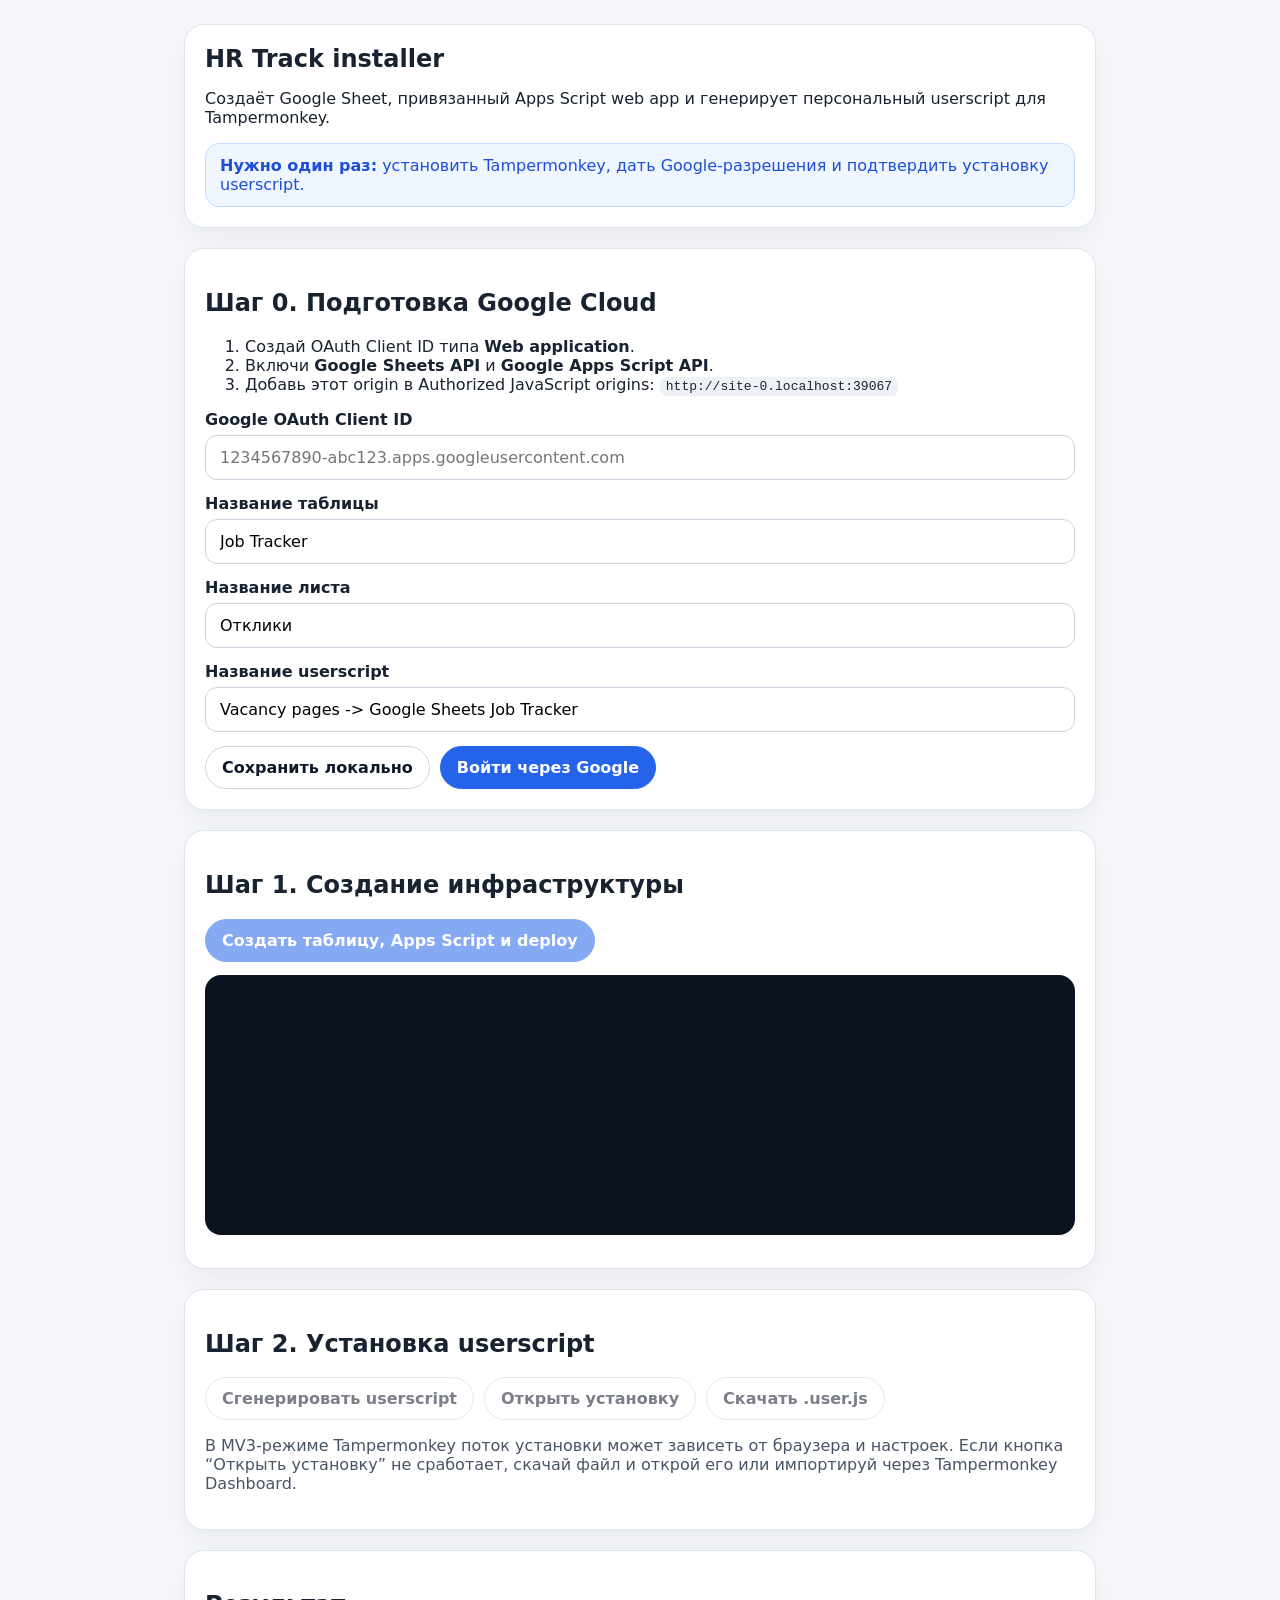
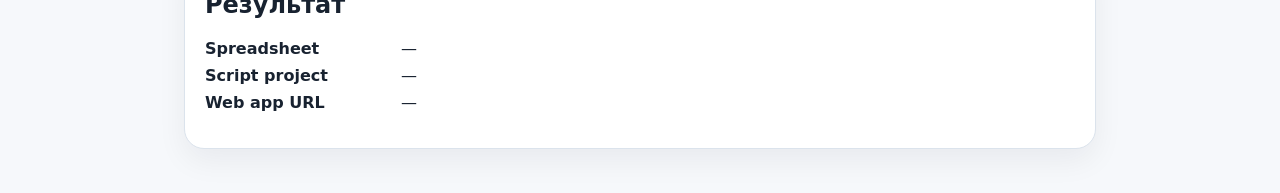
==== docs/index.html @ 8ede61df "Add files via upload" ====
<!doctype html>
<html lang="ru">
<head>
  <meta charset="utf-8" />
  <meta name="viewport" content="width=device-width,initial-scale=1" />
  <title>HR Track Setup</title>
  <link rel="stylesheet" href="./styles.css" />
  <script src="https://accounts.google.com/gsi/client" async defer></script>
</head>
<body>
  <main class="page">
    <section class="card hero">
      <h1>HR Track installer</h1>
      <p>Создаёт Google Sheet, привязанный Apps Script web app и генерирует персональный userscript для Tampermonkey.</p>
      <div class="notice">
        <strong>Нужно один раз:</strong> установить Tampermonkey, дать Google-разрешения и подтвердить установку userscript.
      </div>
    </section>

    <section class="card">
      <h2>Шаг 0. Подготовка Google Cloud</h2>
      <ol>
        <li>Создай OAuth Client ID типа <b>Web application</b>.</li>
        <li>Включи <b>Google Sheets API</b> и <b>Google Apps Script API</b>.</li>
        <li>Добавь этот origin в Authorized JavaScript origins:
          <code id="current-origin"></code>
        </li>
      </ol>
      <label class="field">
        <span>Google OAuth Client ID</span>
        <input id="client-id" placeholder="1234567890-abc123.apps.googleusercontent.com" />
      </label>
      <label class="field">
        <span>Название таблицы</span>
        <input id="spreadsheet-title" value="Job Tracker" />
      </label>
      <label class="field">
        <span>Название листа</span>
        <input id="sheet-name" value="Отклики" />
      </label>
      <label class="field">
        <span>Название userscript</span>
        <input id="script-name" value="Vacancy pages -> Google Sheets Job Tracker" />
      </label>
      <div class="buttons">
        <button id="save-config" type="button">Сохранить локально</button>
        <button id="authorize" type="button" class="primary">Войти через Google</button>
      </div>
    </section>

    <section class="card">
      <h2>Шаг 1. Создание инфраструктуры</h2>
      <div class="buttons">
        <button id="run-setup" type="button" class="primary" disabled>Создать таблицу, Apps Script и deploy</button>
      </div>
      <pre id="log" class="log"></pre>
    </section>

    <section class="card">
      <h2>Шаг 2. Установка userscript</h2>
      <div class="buttons">
        <button id="generate-script" type="button" disabled>Сгенерировать userscript</button>
        <button id="open-install" type="button" disabled>Открыть установку</button>
        <a id="download-script" class="buttonlike" download="hr-track.user.js" aria-disabled="true">Скачать .user.js</a>
      </div>
      <p class="muted">
        В MV3-режиме Tampermonkey поток установки может зависеть от браузера и настроек. Если кнопка “Открыть установку” не сработает, скачай файл и открой его или импортируй через Tampermonkey Dashboard.
      </p>
    </section>

    <section class="card">
      <h2>Результат</h2>
      <dl class="results">
        <dt>Spreadsheet</dt><dd id="result-sheet">—</dd>
        <dt>Script project</dt><dd id="result-script">—</dd>
        <dt>Web app URL</dt><dd id="result-webapp">—</dd>
      </dl>
    </section>
  </main>

  <script type="module" src="./app.js"></script>
</body>
</html>
---- docs/styles.css ----
* { box-sizing: border-box; }
body {
  margin: 0;
  font-family: Inter, ui-sans-serif, system-ui, -apple-system, Segoe UI, Roboto, sans-serif;
  background: #f6f8fb;
  color: #182230;
}
.page {
  max-width: 960px;
  margin: 0 auto;
  padding: 24px;
}
.card {
  background: #fff;
  border: 1px solid #dbe3ec;
  border-radius: 20px;
  padding: 20px;
  margin-bottom: 20px;
  box-shadow: 0 12px 30px rgba(16, 24, 40, 0.06);
}
.hero h1 { margin-top: 0; margin-bottom: 8px; }
.notice {
  background: #eff6ff;
  border: 1px solid #bfdbfe;
  color: #1d4ed8;
  padding: 12px 14px;
  border-radius: 14px;
}
.field {
  display: block;
  margin: 14px 0;
}
.field span {
  display: block;
  margin-bottom: 6px;
  font-weight: 600;
}
.field input {
  width: 100%;
  padding: 12px 14px;
  border: 1px solid #cbd5e1;
  border-radius: 12px;
  font: inherit;
}
.buttons {
  display: flex;
  flex-wrap: wrap;
  gap: 10px;
  margin-top: 14px;
}
button, .buttonlike {
  appearance: none;
  border: 1px solid #cbd5e1;
  background: #fff;
  color: #0f172a;
  border-radius: 999px;
  padding: 11px 16px;
  font: inherit;
  font-weight: 700;
  text-decoration: none;
  cursor: pointer;
}
button.primary {
  background: #2563eb;
  border-color: #2563eb;
  color: #fff;
}
button:disabled, .buttonlike[aria-disabled="true"] {
  opacity: 0.55;
  cursor: not-allowed;
  pointer-events: none;
}
.log {
  min-height: 260px;
  overflow: auto;
  white-space: pre-wrap;
  background: #0b1220;
  color: #dde6f3;
  padding: 14px;
  border-radius: 16px;
}
.results {
  display: grid;
  grid-template-columns: 180px 1fr;
  gap: 8px 16px;
}
.results dt {
  font-weight: 700;
}
.results dd {
  margin: 0;
  word-break: break-all;
}
code {
  background: #eef2f7;
  padding: 2px 6px;
  border-radius: 6px;
}
.muted {
  color: #475467;
}
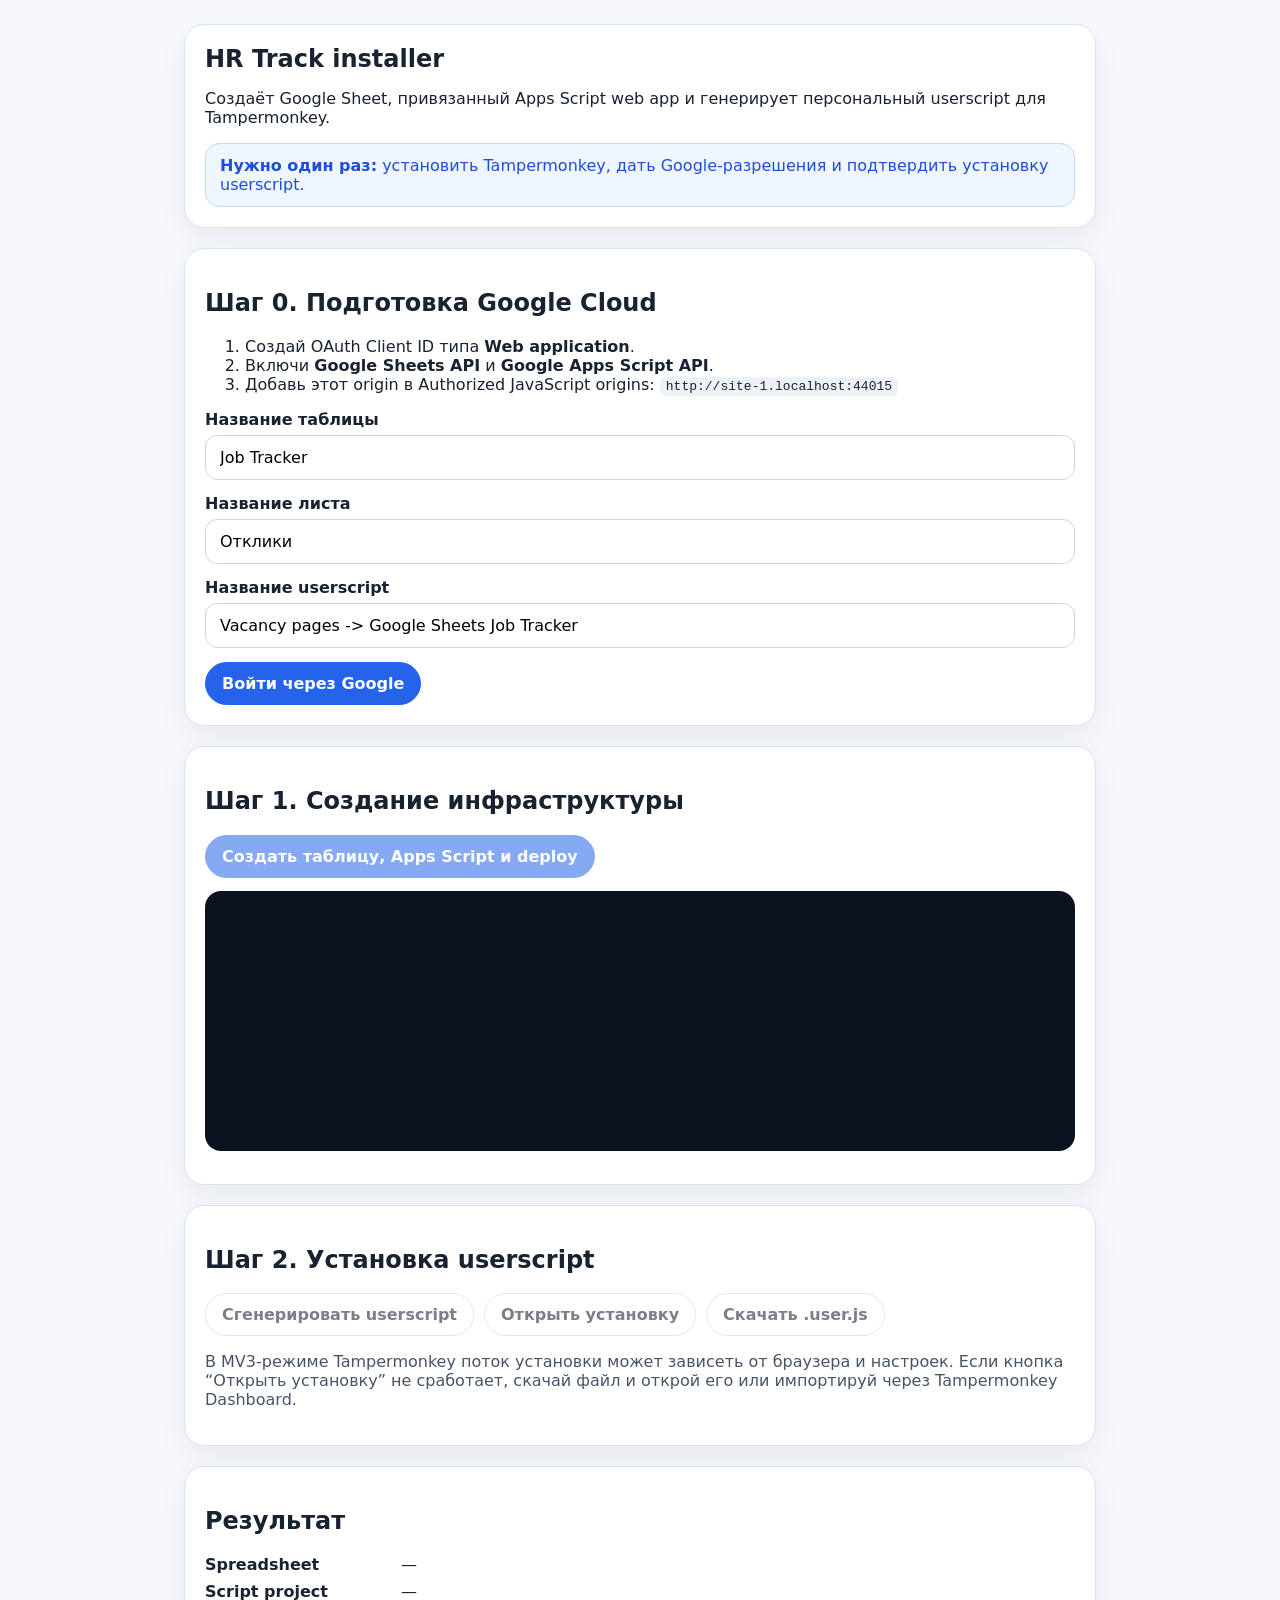
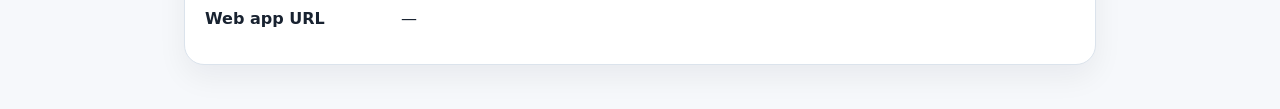
==== commit 91c51963: "Update index.html" ====
--- a/docs/index.html
+++ b/docs/index.html
@@ -27,10 +27,6 @@
         </li>
       </ol>
       <label class="field">
-        <span>Google OAuth Client ID</span>
-        <input id="client-id" placeholder="1234567890-abc123.apps.googleusercontent.com" />
-      </label>
-      <label class="field">
         <span>Название таблицы</span>
         <input id="spreadsheet-title" value="Job Tracker" />
       </label>
@@ -43,7 +39,6 @@
         <input id="script-name" value="Vacancy pages -> Google Sheets Job Tracker" />
       </label>
       <div class="buttons">
-        <button id="save-config" type="button">Сохранить локально</button>
         <button id="authorize" type="button" class="primary">Войти через Google</button>
       </div>
     </section>
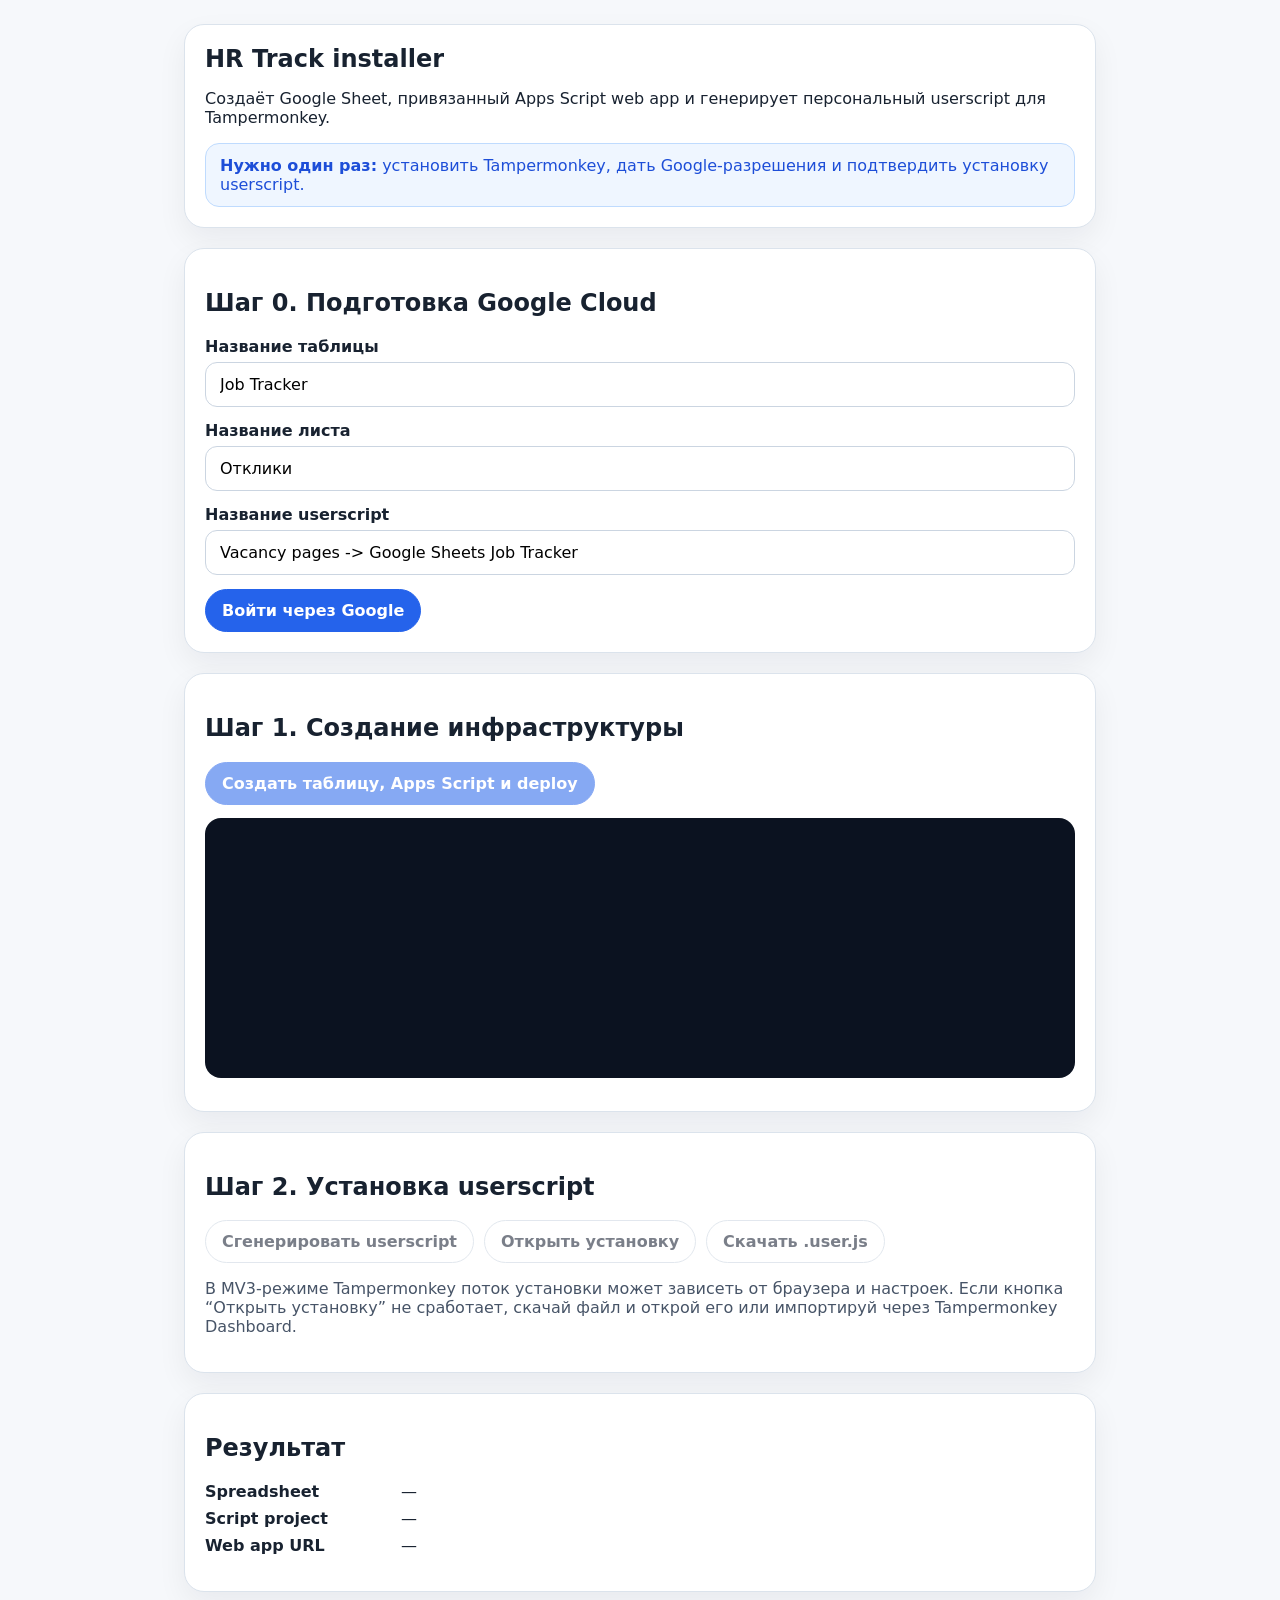
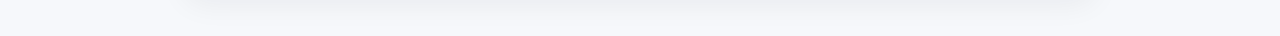
==== commit 54053e59: "Update index.html" ====
--- a/docs/index.html
+++ b/docs/index.html
@@ -19,13 +19,6 @@
 
     <section class="card">
       <h2>Шаг 0. Подготовка Google Cloud</h2>
-      <ol>
-        <li>Создай OAuth Client ID типа <b>Web application</b>.</li>
-        <li>Включи <b>Google Sheets API</b> и <b>Google Apps Script API</b>.</li>
-        <li>Добавь этот origin в Authorized JavaScript origins:
-          <code id="current-origin"></code>
-        </li>
-      </ol>
       <label class="field">
         <span>Название таблицы</span>
         <input id="spreadsheet-title" value="Job Tracker" />
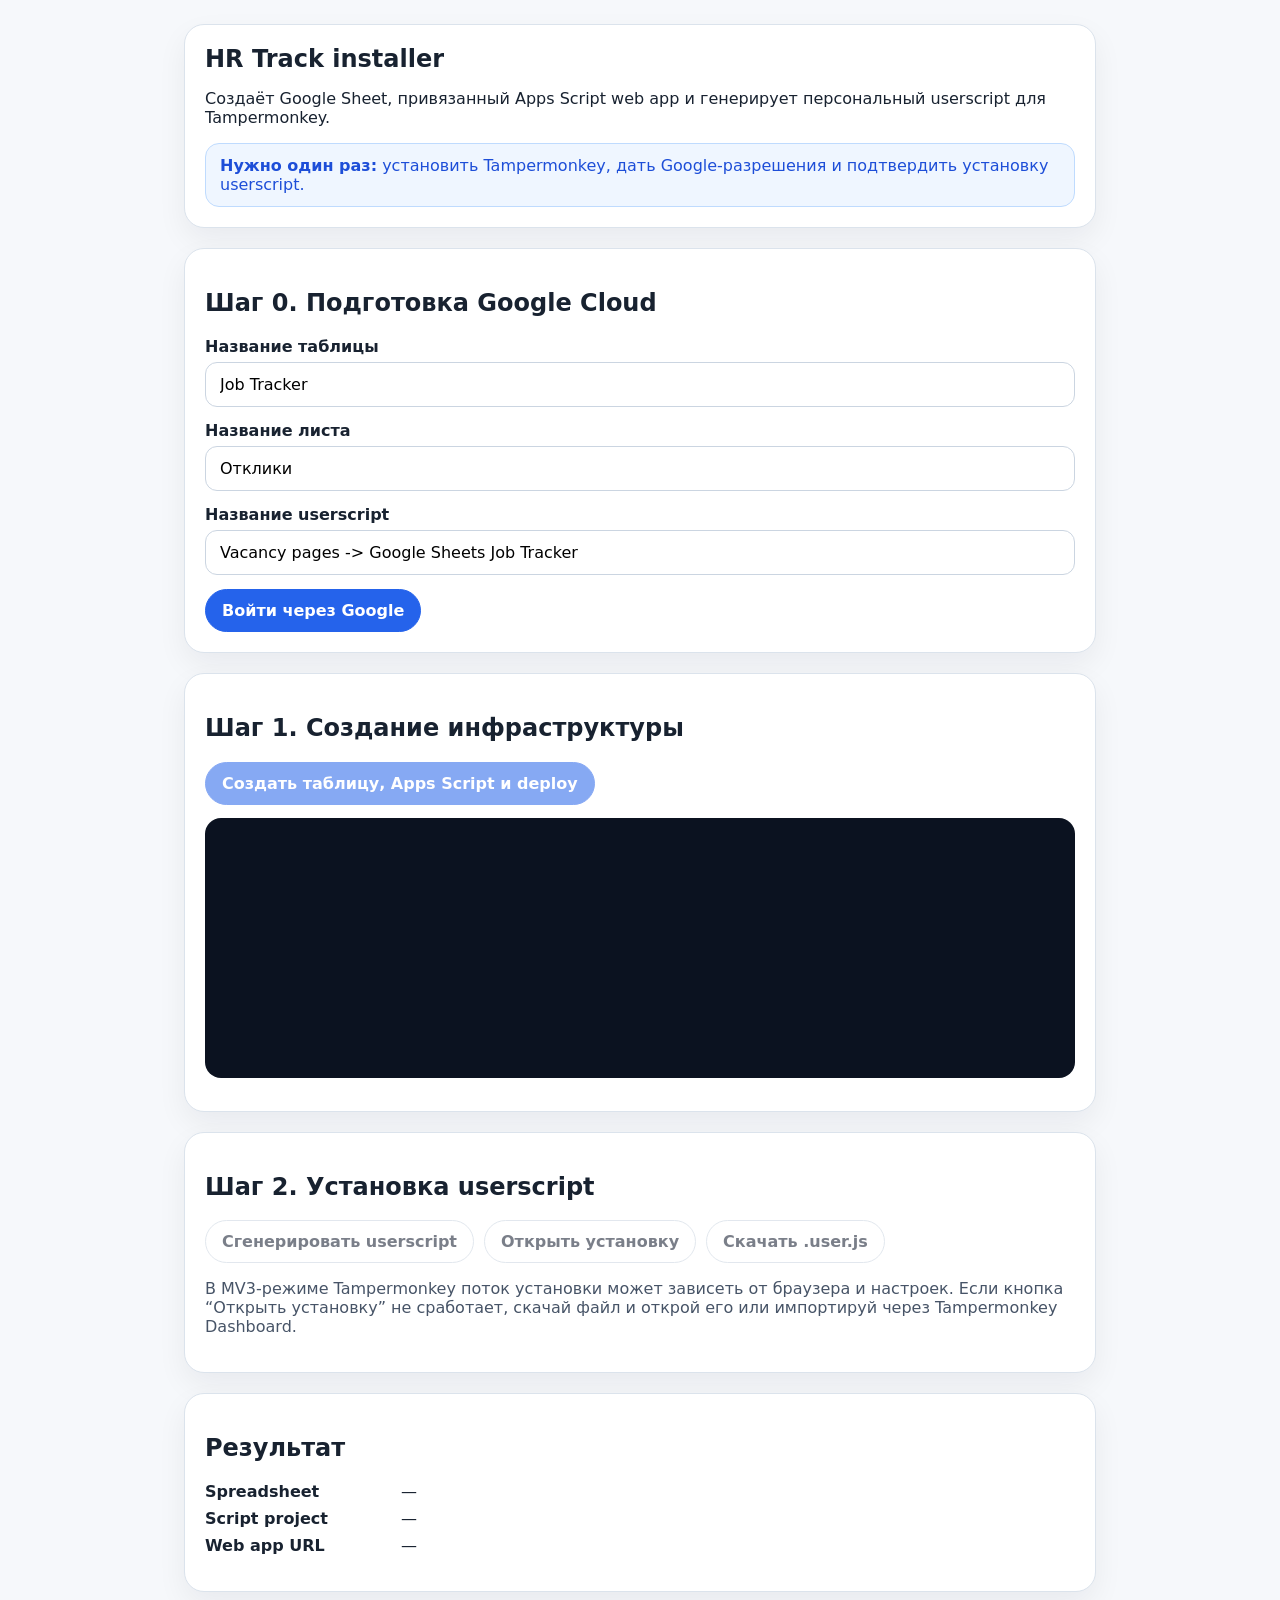
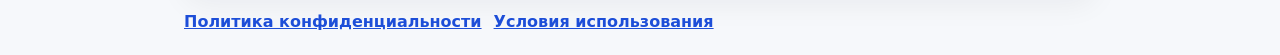
==== commit 20327a28: "Add OAuth consent policy links" ====
--- a/docs/index.html
+++ b/docs/index.html
@@ -64,6 +64,11 @@
         <dt>Web app URL</dt><dd id="result-webapp">—</dd>
       </dl>
     </section>
+
+    <footer class="site-footer">
+      <a href="./privacy.html">Политика конфиденциальности</a>
+      <a href="./terms.html">Условия использования</a>
+    </footer>
   </main>
 
   <script type="module" src="./app.js"></script>
--- a/docs/styles.css
+++ b/docs/styles.css
@@ -99,3 +99,28 @@
 .muted {
   color: #475467;
 }
+.site-footer,
+.site-nav {
+  display: flex;
+  flex-wrap: wrap;
+  gap: 12px;
+  margin: 8px 0 0;
+}
+.site-nav {
+  margin-bottom: 20px;
+}
+.site-footer a,
+.site-nav a,
+.legal-document a {
+  color: #1d4ed8;
+  font-weight: 700;
+}
+.legal-document h1 {
+  margin-top: 0;
+}
+.legal-document h2 {
+  margin-top: 24px;
+}
+.legal-document p {
+  line-height: 1.65;
+}
